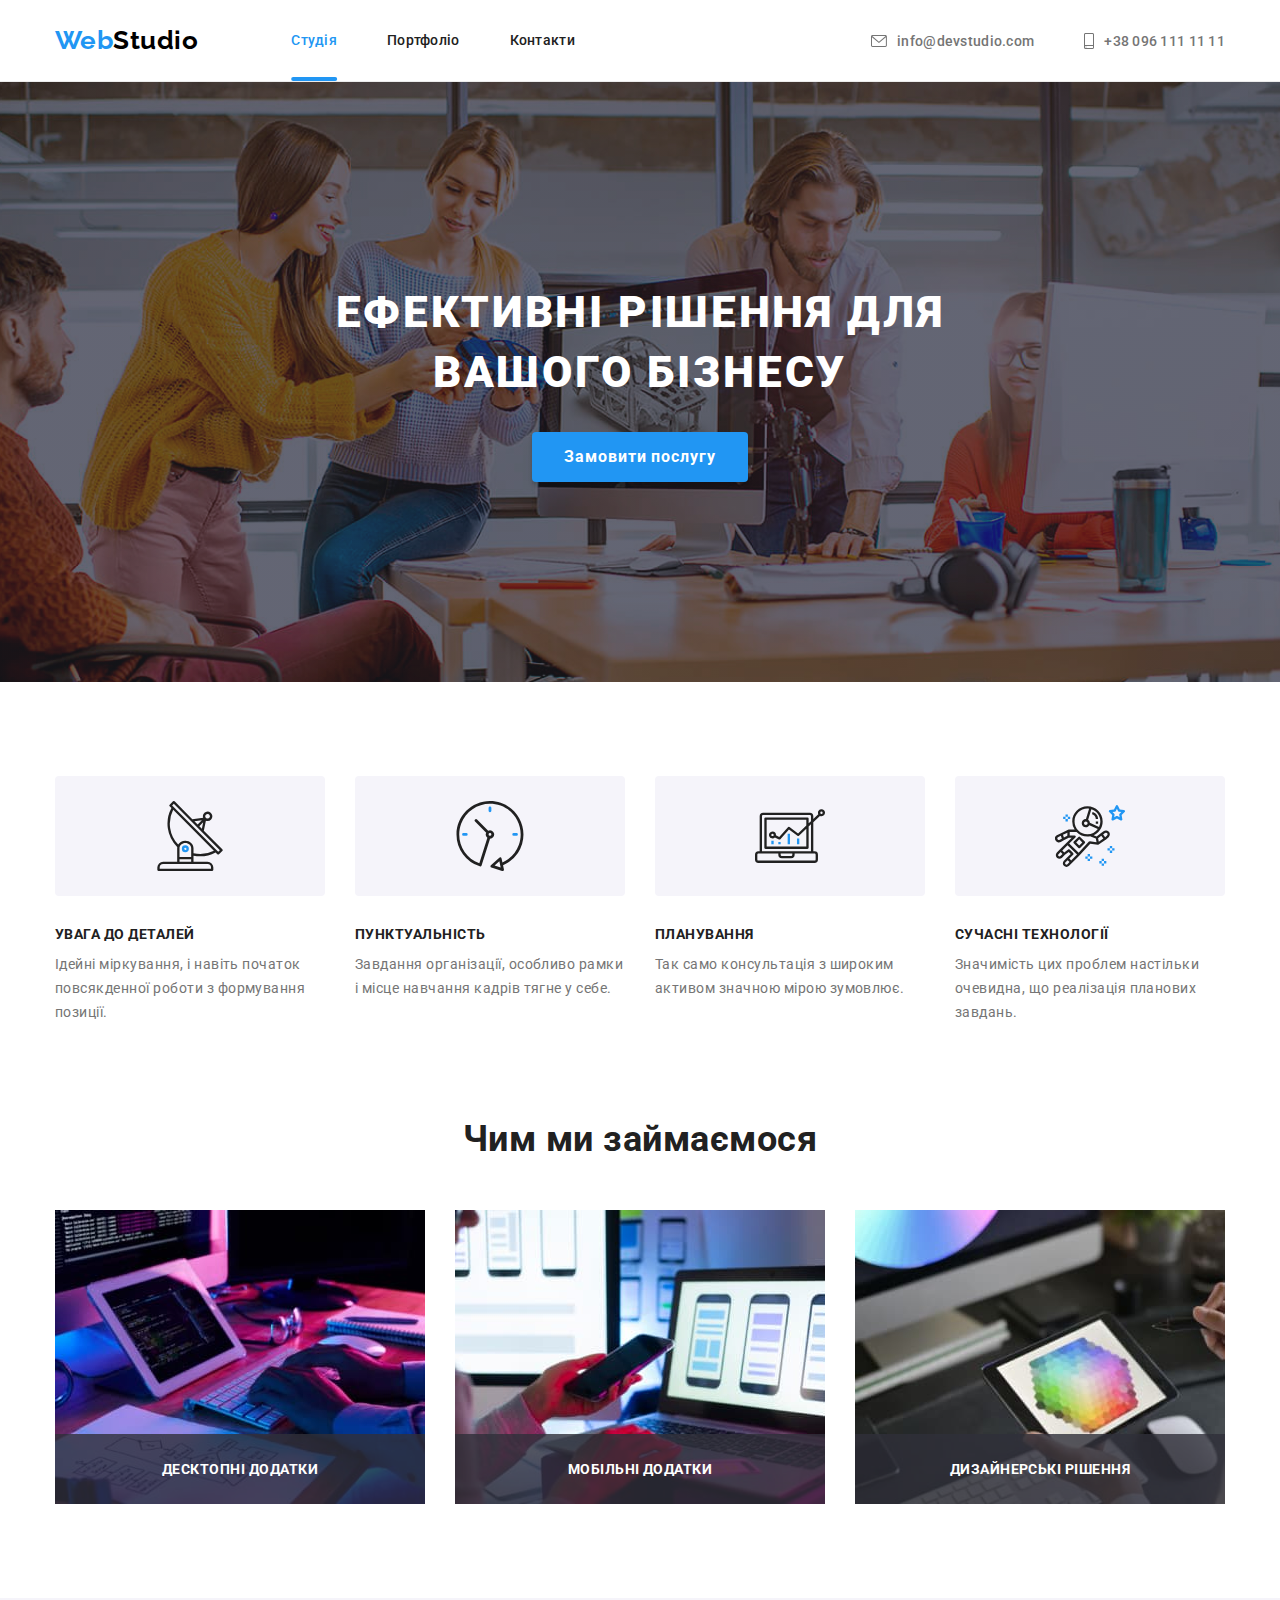
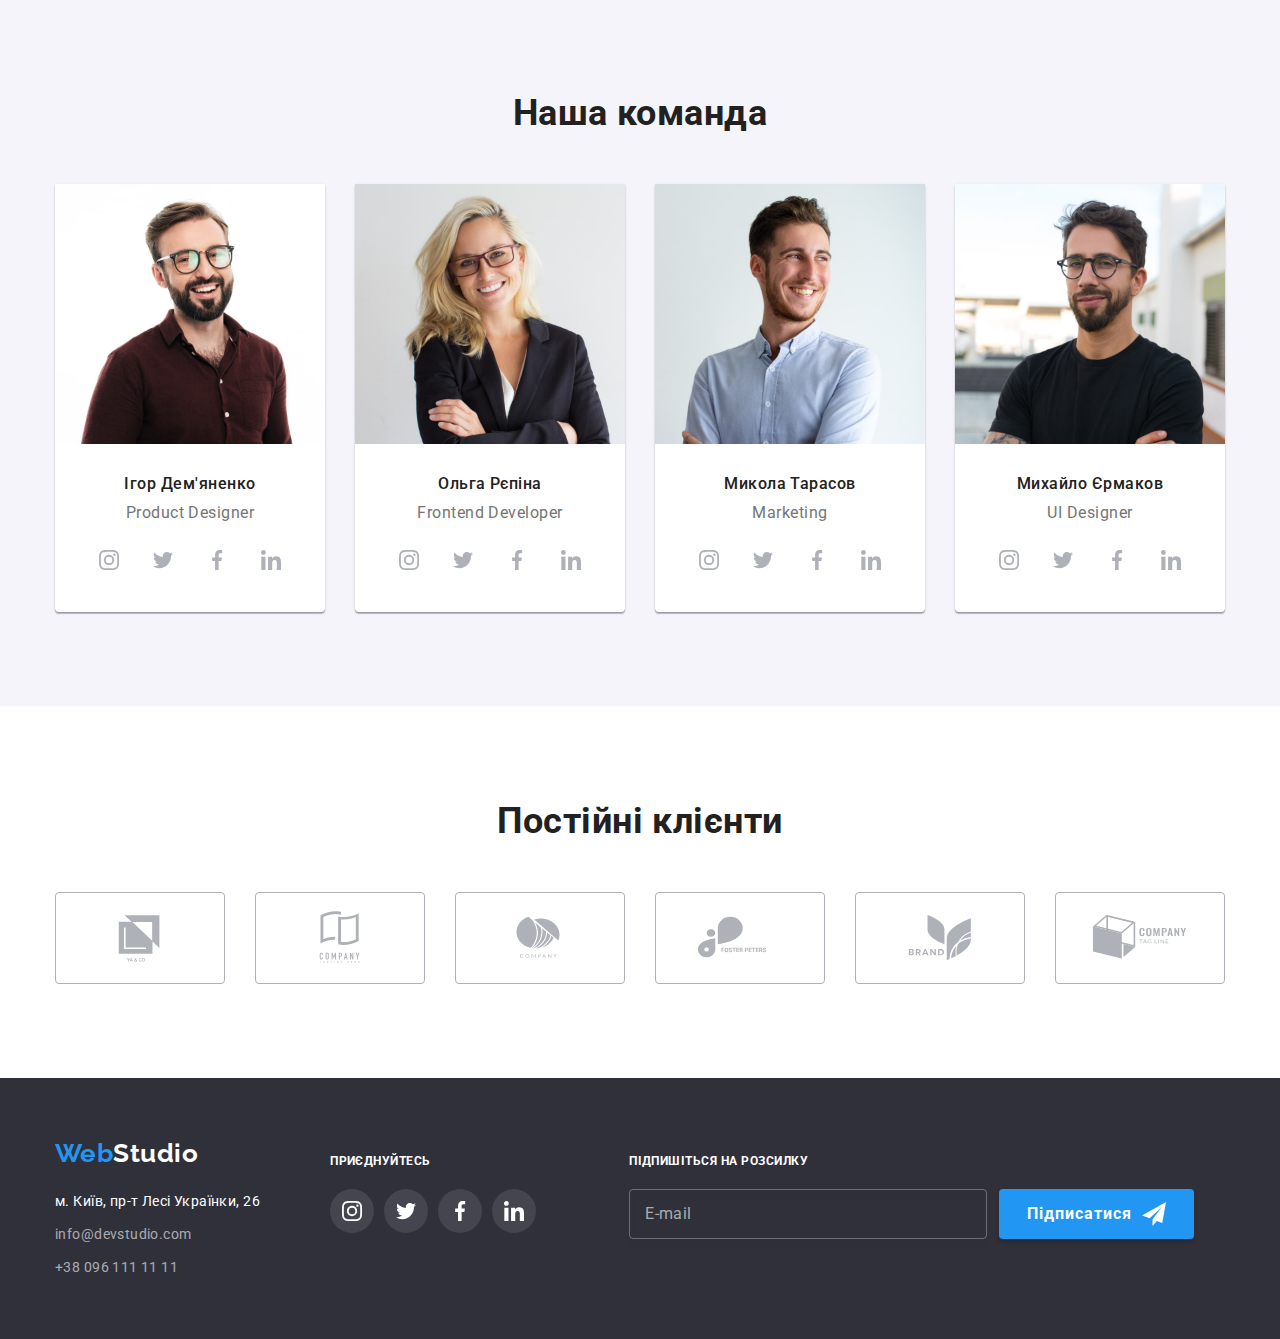
==== index.html @ 860f390f "add footer button and input" ====
<!DOCTYPE html>
<html lang="uk">
  <head>
    <meta charset="UTF-8" />
    <meta http-equiv="X-UA-Compatible" content="IE=edge" />
    <meta name="viewport" content="width=device-width, initial-scale=1.0" />
    <title>WebStudio</title>
    <link rel="preconnect" href="https://fonts.googleapis.com" />
    <link rel="preconnect" href="https://fonts.gstatic.com" crossorigin />
    <link
      href="https://fonts.googleapis.com/css2?family=Raleway:wght@700&family=Roboto:wght@400;500;700;900&display=swap"
      rel="stylesheet"
    />
    <link
      rel="stylesheet"
      href="https://cdnjs.cloudflare.com/ajax/libs/modern-normalize/1.1.0/modern-normalize.min.css"
    />
    <link rel="stylesheet" href="./css/style.css" />
  </head>
  <body>
    <header class="page-header">
      <div class="container header-container">
        <nav class="nav-blok">
          <a href="" lang="uk" class="logo logo-header header-link"
            >Web<span class="logo-black">Studio</span></a
          >
          <ul class="nav-list list">
            <li class="nav-list-item">
              <a
                href="./index.html"
                class="nav-list-link link current header-link"
                >Студія</a
              >
            </li>
            <li class="nav-list-item">
              <a href="./portfolio.html" class="nav-list-link link header-link"
                >Портфоліо</a
              >
            </li>
            <li class="nav-list-item">
              <a href="" class="nav-list-link link header-link">Контакти</a>
            </li>
          </ul>
        </nav>
        <div class="contact">
          <a href="mailto:info@devstudio.com" class="contact-link link">
            <svg class="mail-icon contact-icon" width="16px" height="12px">
              <use href="./images/icons.svg#icon-envelope"></use>
            </svg>
            info@devstudio.com</a
          >
          <a href="tel:+380961111111" class="contact-link link"
            ><svg class="tel-icon contact-icon" width="10px" height="16px">
              <use href="./images/icons.svg#icon-smartphone"></use>
            </svg>
            +38 096 111 11 11</a
          >
        </div>
      </div>
    </header>
    <main>
      <section class="hero-section hero">
        <div class="container">
          <h1 class="main-heading">Ефективні рішення для вашого бізнесу</h1>
          <button type="button" class="main-button" data-modal-open>
            Замовити послугу
          </button>
        </div>
      </section>
      <section class="advantages-section section">
        <div class="container">
          <h2 class="section-header hidden-header">Наші переваги</h2>
          <ul class="blok-list list card-set">
            <li class="card-set-item">
              <div class="blok-icon">
                <svg class="" width="70px" height="70px">
                  <use href="./images/icons.svg#icon-antenna"></use>
                </svg>
              </div>
              <h3 class="blok-header">Увага до деталей</h3>
              <p class="blok-paragraf">
                Ідейні міркування, і навіть початок повсякденної роботи з
                формування позиції.
              </p>
            </li>
            <li class="card-set-item">
              <div class="blok-icon">
                <svg class="" width="70px" height="70px">
                  <use href="./images/icons.svg#icon-clock"></use>
                </svg>
              </div>
              <h3 class="blok-header">Пунктуальність</h3>
              <p class="blok-paragraf">
                Завдання організації, особливо рамки і місце навчання кадрів
                тягне у себе.
              </p>
            </li>
            <li class="card-set-item">
              <div class="blok-icon">
                <svg class="" width="70px" height="70px">
                  <use href="./images/icons.svg#icon-diagram"></use>
                </svg>
              </div>
              <h3 class="blok-header">Планування</h3>
              <p class="blok-paragraf">
                Так само консультація з широким активом значною мірою зумовлює.
              </p>
            </li>
            <li class="card-set-item">
              <div class="blok-icon">
                <svg class="" width="70px" height="70px">
                  <use href="./images/icons.svg#icon-astronaut"></use>
                </svg>
              </div>
              <h3 class="blok-header">Сучасні технології</h3>
              <p class="blok-paragraf">
                Значимість цих проблем настільки очевидна, що реалізація
                планових завдань.
              </p>
            </li>
          </ul>
        </div>
      </section>
      <section class="work-section section">
        <div class="container">
          <h2 class="section-header">Чим ми займаємося</h2>
          <ul class="work-list list card-set">
            <li class="card-set-item work-list-item">
              <img
                src="./images/section-images-01.jpg"
                alt="section-images-desktop"
                width="370"
                height="294"
              />
              <div class="work-overlay">
                <p class="work-overlay-text">Десктопні додатки</p>
              </div>
            </li>
            <li class="card-set-item work-list-item">
              <img
                src="./images/section-images-02.jpg"
                alt="section-images-phone"
                width="370"
                height="294"
              />
              <div class="work-overlay">
                <p class="work-overlay-text">Мобільні додатки</p>
              </div>
            </li>
            <li class="card-set-item work-list-item">
              <img
                src="./images/section-images-03.jpg"
                alt="section-images-laptop"
                width="370"
                height="294"
              />
              <div class="work-overlay">
                <p class="work-overlay-text">Дизайнерські рішення</p>
              </div>
            </li>
          </ul>
        </div>
      </section>
      <section class="team-section section">
        <div class="container">
          <h2 class="section-header">Наша команда</h2>
          <ul class="team-list list card-set">
            <li class="card-set-item team-list-item">
              <img
                src="./images/our-team-01.jpg"
                alt="our-team-01"
                width="270"
                height="260"
              />
              <div class="item-data">
                <h3 class="work-header">Ігор Дем'яненко</h3>
                <p class="work-paragraf" lang="en">Product Designer</p>
                <ul class="team-icons-list list">
                  <li class="team-icons-item">
                    <a href="" class="team-icons-link link">
                      <svg class="team-icons" width="20px" height="20px">
                        <use href="./images/icons.svg#icon-instagram"></use>
                      </svg>
                    </a>
                  </li>
                  <li class="team-icons-item">
                    <a href="" class="team-icons-link link">
                      <svg class="team-icons" width="20px" height="20px">
                        <use href="./images/icons.svg#icon-twitter"></use>
                      </svg>
                    </a>
                  </li>
                  <li class="team-icons-item">
                    <a href="" class="team-icons-link link">
                      <svg class="team-icons" width="20px" height="20px">
                        <use href="./images/icons.svg#icon-facebook"></use>
                      </svg>
                    </a>
                  </li>
                  <li class="team-icons-item">
                    <a href="" class="team-icons-link link">
                      <svg class="team-icons" width="20px" height="20px">
                        <use href="./images/icons.svg#icon-linkedin"></use>
                      </svg>
                    </a>
                  </li>
                </ul>
              </div>
            </li>
            <li class="card-set-item team-list-item">
              <img
                src="./images/our-team-02.jpg"
                alt="our-team-02"
                width="270"
                height="260"
              />
              <div class="item-data">
                <h3 class="work-header">Ольга Рєпіна</h3>
                <p class="work-paragraf" lang="en">Frontend Developer</p>
                <ul class="team-icons-list list">
                  <li class="team-icons-item">
                    <a href="" class="team-icons-link link">
                      <svg class="team-icons" width="20px" height="20px">
                        <use href="./images/icons.svg#icon-instagram"></use>
                      </svg>
                    </a>
                  </li>
                  <li class="team-icons-item">
                    <a href="" class="team-icons-link link">
                      <svg class="team-icons" width="20px" height="20px">
                        <use href="./images/icons.svg#icon-twitter"></use>
                      </svg>
                    </a>
                  </li>
                  <li class="team-icons-item">
                    <a href="" class="team-icons-link link">
                      <svg class="team-icons" width="20px" height="20px">
                        <use href="./images/icons.svg#icon-facebook"></use>
                      </svg>
                    </a>
                  </li>
                  <li class="team-icons-item">
                    <a href="" class="team-icons-link link">
                      <svg class="team-icons" width="20px" height="20px">
                        <use href="./images/icons.svg#icon-linkedin"></use>
                      </svg>
                    </a>
                  </li>
                </ul>
              </div>
            </li>
            <li class="card-set-item team-list-item">
              <img
                src="./images/our-team-03.jpg"
                alt="our-team-03"
                width="270"
                height="260"
              />
              <div class="item-data">
                <h3 class="work-header">Микола Тарасов</h3>
                <p class="work-paragraf" lang="en">Marketing</p>
                <ul class="team-icons-list list">
                  <li class="team-icons-item">
                    <a href="" class="team-icons-link link">
                      <svg class="team-icons" width="20px" height="20px">
                        <use href="./images/icons.svg#icon-instagram"></use>
                      </svg>
                    </a>
                  </li>
                  <li class="team-icons-item">
                    <a href="" class="team-icons-link link">
                      <svg class="team-icons" width="20px" height="20px">
                        <use href="./images/icons.svg#icon-twitter"></use>
                      </svg>
                    </a>
                  </li>
                  <li class="team-icons-item">
                    <a href="" class="team-icons-link link">
                      <svg class="team-icons" width="20px" height="20px">
                        <use href="./images/icons.svg#icon-facebook"></use>
                      </svg>
                    </a>
                  </li>
                  <li class="team-icons-item">
                    <a href="" class="team-icons-link link">
                      <svg class="team-icons" width="20px" height="20px">
                        <use href="./images/icons.svg#icon-linkedin"></use>
                      </svg>
                    </a>
                  </li>
                </ul>
              </div>
            </li>
            <li class="card-set-item team-list-item">
              <img
                src="./images/our-team-04.jpg"
                alt="our-team-04"
                width="270"
              />
              <div class="item-data">
                <h3 class="work-header">Михайло Єрмаков</h3>
                <p class="work-paragraf" lang="en">UI Designer</p>
                <ul class="team-icons-list list">
                  <li class="team-icons-item">
                    <a href="" class="team-icons-link link">
                      <svg class="team-icons" width="20px" height="20px">
                        <use href="./images/icons.svg#icon-instagram"></use>
                      </svg>
                    </a>
                  </li>
                  <li class="team-icons-item">
                    <a href="" class="team-icons-link link">
                      <svg class="team-icons" width="20px" height="20px">
                        <use href="./images/icons.svg#icon-twitter"></use>
                      </svg>
                    </a>
                  </li>
                  <li class="team-icons-item">
                    <a href="" class="team-icons-link link">
                      <svg class="team-icons" width="20px" height="20px">
                        <use href="./images/icons.svg#icon-facebook"></use>
                      </svg>
                    </a>
                  </li>
                  <li class="team-icons-item">
                    <a href="" class="team-icons-link link">
                      <svg class="team-icons" width="20px" height="20px">
                        <use href="./images/icons.svg#icon-linkedin"></use>
                      </svg>
                    </a>
                  </li>
                </ul>
              </div>
            </li>
          </ul>
        </div>
      </section>
      <section class="partners-section section">
        <div class="container partners-container">
          <h2 class="section-header">Постійні клієнти</h2>
          <ul class="parsters-list list card-set">
            <li class="partners-item card-set-item">
              <a href="" class="partners-link link">
                <svg class="partners-icons" width="106px" height="60px">
                  <use href="./images/icons.svg#icon-company-first"></use>
                </svg>
              </a>
            </li>
            <li class="partners-item card-set-item">
              <a href="" class="partners-link link">
                <svg class="partners-icons" width="106px" height="60px">
                  <use href="./images/icons.svg#icon-company-second"></use>
                </svg>
              </a>
            </li>
            <li class="partners-item card-set-item">
              <a href="" class="partners-link link">
                <svg class="partners-icons" width="106px" height="60px">
                  <use href="./images/icons.svg#icon-company-third"></use>
                </svg>
              </a>
            </li>
            <li class="partners-item card-set-item">
              <a href="" class="partners-link link">
                <svg class="partners-icons" width="106px" height="60px">
                  <use href="./images/icons.svg#icon-company-fourth"></use>
                </svg>
              </a>
            </li>
            <li class="partners-item card-set-item">
              <a href="" class="partners-link link">
                <svg class="partners-icons" width="106px" height="60px">
                  <use href="./images/icons.svg#icon-company-fifth"></use>
                </svg>
              </a>
            </li>
            <li class="partners-item card-set-item">
              <a href="" class="partners-link link">
                <svg class="partners-icons" width="106px" height="60px">
                  <use href="./images/icons.svg#icon-company-sixth"></use>
                </svg>
              </a>
            </li>
          </ul>
        </div>
      </section>
    </main>
    <footer>
      <div class="footer-container container">
        <div class="footer-address">
          <div class="alignment">
            <a href="" lang="en" class="logo logo-footer"
              >Web<span class="logo-white">Studio</span></a
            >
          </div>
          <address class="address-data">
            <a
              class="address-map link footer-link"
              href="https://goo.gl/maps/VtKNpzAbD3xRwf1z6"
              target="_blank"
              rel="norefferrer noopener"
              >м. Київ, пр-т Лесі Українки, 26</a
            >
            <a
              class="address-link link footer-link"
              href="mailto:info@devstudio.com"
              >info@devstudio.com</a
            >
            <a class="address-link link footer-link" href="tel:+380961111111"
              >+38 096 111 11 11</a
            >
          </address>
        </div>
        <div class="footer-icons-blok">
          <div class="alignment">
            <h3 class="footer-icons-header">Приєднуйтесь</h3>
          </div>
          <ul class="footer-icons-list list">
            <li class="footer-icons-item">
              <a href="" class="footer-icons-link link">
                <svg class="footer-icons" width="20px" height="20px">
                  <use href="./images/icons.svg#icon-instagram"></use>
                </svg>
              </a>
            </li>
            <li class="footer-icons-item">
              <a href="" class="footer-icons-link link">
                <svg class="footer-icons" width="20px" height="20px">
                  <use href="./images/icons.svg#icon-twitter"></use>
                </svg>
              </a>
            </li>
            <li class="footer-icons-item">
              <a href="" class="footer-icons-link link">
                <svg class="footer-icons" width="20px" height="20px">
                  <use href="./images/icons.svg#icon-facebook"></use>
                </svg>
              </a>
            </li>
            <li class="footer-icons-item">
              <a href="" class="footer-icons-link link">
                <svg class="footer-icons" width="20px" height="20px">
                  <use href="./images/icons.svg#icon-linkedin"></use>
                </svg>
              </a>
            </li>
          </ul>
        </div>
        <div class="footer-form-blok">
          <div class="alignment">
            <h3 class="footer-form-header">Підпишіться на розсилку</h3>
          </div>
          <form class="footer-form">
            <div class="footer-form-field">
              <input
                class="footer-input"
                type="email"
                id="footer-mail"
                name="email"
              />
              <label class="footer-label" for="footer-mail">E-mail</label>
            </div>
            <button class="footer-button" type="submit">
              <span class="footer-button-text">Підписатися</span
              ><svg class="footer-icon-send" width="24px" height="24px">
                <use href="./images/icons.svg#icon-send"></use>
              </svg>
            </button>
          </form>
        </div>
      </div>
    </footer>
    <div class="backdrop is-hidden" data-modal>
      <div class="modal">
        <button type="button" class="close-modal" data-modal-close>
          <svg class="close-modal-icon" width="18px" height="18px">
            <use href="./images/icons.svg#icon-close-modal"></use>
          </svg>
        </button>
        <div class="modal-form">
          <strong class="modal-header"
            >Залиште свої дані, ми вам передзвонимо</strong
          >
          <form class="modal-form-field">
            <label></label>
            <input />
            <label></label>
            <input />
            <label></label>
            <input />
          </form>
        </div>
      </div>
    </div>
    <script src="./js/modal.js"></script>
  </body>
</html>
---- css/style.css ----
/* ----------GENERAL---------- */
:root {
  --title-color: #212121;
  --paragraf-color: #757575;
  --active-color: #2196f3;
  --white-color: #ffff;
  --filter-color: #f5f4fa;
  --active-button: #188ce8;
  --portfolio-border: #eee;
  --link-footer: rgba(255, 255, 255, 0.6);
  --icons-footer-bg: rgba(255, 255, 255, 0.1);
  --icons-color: #afb1b8;
  --text-decoration: none;
  --marker: none;
  --card-set-gap: 30px;
  --card-set-column: 4;
}

body {
  font-family: Roboto, sans-serif;
  color: var(--title-color);
  letter-spacing: 0.03em;
  background-color: var(--white-color);
}
h1,
h2,
h3,
h4,
h5,
h6,
p {
  margin: 0;
}
img {
  display: block;
  max-width: 100%;
  height: auto;
}
.list {
  margin: 0;
  padding: 0;
  list-style-type: var(--marker);
}
.link {
  font-style: normal;
  text-decoration: var(--text-decoration);
}

.section {
  padding-top: 94px;
  padding-bottom: 94px;
}
.container {
  width: 1200px;
  padding-left: 15px;
  padding-right: 15px;
  margin: 0 auto;
}
.card-set {
  display: flex;
  flex-wrap: wrap;
  gap: var(--card-set-gap);
}
.card-set-item {
  flex-basis: calc(
    (100% - var(--card-set-gap) * (var(--card-set-column) - 1)) /
      (var(--card-set-column))
  );
}
/* ----------HEADER 1 PAGE---------- */
header {
  border-bottom: 1px solid #ececec;
}
/* .page-header {
  position: fixed;
  width: 100%;
  top: 0;
  left: 0;
  min-height: 81px;
} */
.header-link {
  padding-top: 25px;
  padding-bottom: 25px;
}
.header-container {
  display: flex;
  align-items: center;
}
.nav-blok {
  display: flex;
  align-items: center;
}
.nav-list {
  display: flex;
}
.nav-list-item:not(:last-child) {
  margin-right: 50px;
}
.contact {
  display: flex;
  margin-left: auto;
}
.contact-link:not(:last-child) {
  margin-right: 50px;
}
.logo {
  font-family: "Raleway";
  font-weight: 700;
  font-size: 26px;
  line-height: calc(31 / 26);
  color: var(--active-color);
  text-decoration: var(--text-decoration);
}
.logo-header {
  margin-right: 93px;
}
.logo-black {
  color: #000000;
}
.nav-list-link,
.contact-link {
  font-weight: 500;
  font-size: 14px;
  line-height: calc(16 / 14);
  letter-spacing: 0.02em;
}
.nav-list-link {
  position: relative;
  color: var(--title-color);
  transition: color 250ms cubic-bezier(0.4, 0, 0.2, 1);
}
.nav-list-link.current {
  color: var(--active-color);
}
.nav-list-link.current::after {
  content: "";
  position: absolute;
  top: 70px;
  left: 50%;

  width: 100%;
  height: 4px;

  transform: translateX(-50%);

  background-color: var(--active-color);
  border-radius: 2px;

  transition: width 250ms cubic-bezier(0.4, 0, 0.2, 1);
}
.nav-list-link.current:hover::after {
  width: 50%;
}
.contact-link {
  display: flex;
  align-items: center;
  color: var(--paragraf-color);
  transition: color 250ms cubic-bezier(0.4, 0, 0.2, 1);
}
.contact-icon {
  margin-right: 10px;
  fill: currentColor;
}
.nav-list-link:hover,
.nav-list-link:focus,
.contact-link:hover,
.contact-link:focus {
  color: var(--active-color);
}

/*---------- HERO 1 page----------  */
.hero,
footer {
  background-color: rgba(47, 48, 58, 1);
}
.hero-section {
  padding-top: 200px;
  padding-bottom: 200px;
  min-height: 600px;
  max-width: 1600px;
  margin-right: auto;
  margin-left: auto;
  background-image: linear-gradient(
      rgba(47, 48, 58, 0.4),
      rgba(47, 48, 58, 0.4)
    ),
    url(../images/hero-img.png);
  background-repeat: no-repeat;
  background-size: cover;
  background-position: center;
}
.main-heading {
  margin: 0 auto 30px auto;
  max-width: 696px;
  font-weight: 900;
  font-size: 44px;
  line-height: calc(60 / 44);
  letter-spacing: 0.06em;
  text-transform: uppercase;
  text-align: center;
  color: var(--white-color);
}
.main-button {
  display: flex;
  min-width: 216px;
  justify-content: center;
  align-items: center;
  margin: 0 auto;
  padding: 10px 32px;
  font-family: inherit;
  font-weight: 700;
  font-size: 16px;
  line-height: calc(30 / 16);
  letter-spacing: 0.06em;
  color: var(--white-color);
  background-color: var(--active-color);
  box-shadow: 0px 4px 4px rgba(0, 0, 0, 0.15);
  border: none;
  border-radius: 4px;
  cursor: pointer;

  transition: background-color 250ms cubic-bezier(0.4, 0, 0.2, 1);
}
.main-button:hover,
.main-button:focus {
  background-color: var(--active-button);
}
/* ----------MAIN GENERAL---------- */
.section-header {
  margin-bottom: 50px;
  font-size: 36px;
  line-height: calc(42 / 36);
  text-align: center;
}
.hidden-header {
  position: absolute;
  white-space: nowrap;
  width: 1px;
  height: 1px;
  overflow: hidden;
  border: 0;
  padding: 0;
  clip: rect(0 0 0 0);
  clip-path: inset(50%);
  margin: -1px;
}
/* ----------SECTION ADVANTAGES 1 PAGE---------- */
.blok-icon {
  display: flex;
  justify-content: center;
  align-items: center;
  height: 120px;
  width: 100%;
  background-color: var(--filter-color);
  border-radius: 4px;
  margin-bottom: 30px;
}
.blok-header {
  margin-bottom: 10px;
  font-size: 14px;
  line-height: calc(16 / 14);
  text-transform: uppercase;
}
.blok-paragraf {
  font-size: 14px;
  line-height: calc(24 / 14);
  color: var(--paragraf-color);
}
/* ----------SECTION OUR WORK 1 PAGE ---------- */
.work-section {
  padding-top: 0;
}
.work-list-item {
  position: relative;
  --card-set-column: 3;
}
.work-overlay {
  position: absolute;
  bottom: 0;
  width: 100%;

  background-color: rgba(47, 48, 58, 0.8);
}
.work-overlay-text {
  padding-top: 27px;
  padding-bottom: 27px;

  font-weight: 700;
  font-size: 14px;
  line-height: calc(16 / 14);
  text-align: center;
  text-transform: uppercase;
  color: var(--white-color);
}
/*  ----------SECTION OUR TEAM 1 PAGE ---------- */
.team-list-item {
  background-color: var(--white-color);
  box-shadow: 0px 1px 3px rgba(0, 0, 0, 0.12), 0px 1px 1px rgba(0, 0, 0, 0.14),
    0px 2px 1px rgba(0, 0, 0, 0.2);
  border-radius: 0px 0px 4px 4px;
}
.item-data {
  padding: 30px 32px;
  text-align: center;
}
.team-section {
  background-color: var(--filter-color);
}
.work-header {
  margin-bottom: 10px;
  font-weight: 500;
  font-size: 16px;
  line-height: calc(19 / 16);
}
.work-paragraf {
  font-size: 16px;
  line-height: calc(19 / 16);
  color: var(--paragraf-color);
  margin-bottom: 16px;
}
.team-icons-list,
.footer-icons-list {
  display: flex;
  align-items: center;
  justify-content: space-between;
}
.team-icons-item,
.footer-icons-item {
  height: 44px;
  width: 44px;
}
.team-icons-link,
.footer-icons-link {
  display: flex;
  align-items: center;
  justify-content: center;
  height: 100%;
  width: 100%;
  border-radius: 50%;
}
.team-icons-link {
  color: var(--icons-color);
  transition: background-color 250ms cubic-bezier(0.4, 0, 0.2, 1),
    color 250ms cubic-bezier(0.4, 0, 0.2, 1);
}
.team-icons-link:hover,
.team-icons-link:focus {
  color: var(--white-color);
  background-color: var(--active-color);
}
.team-icons {
  fill: currentColor;
}

/* ----------PARTNERS---------- */

.partners-item {
  /* display: flex; */
  --card-set-column: 6;
  min-height: 92px;
}
.partners-link {
  display: flex;
  justify-content: center;
  align-items: center;
  width: 100%;
  height: 100%;
  color: var(--icons-color);
  border: 1px solid var(--icons-color);
  border-radius: 4px;

  transition: color 250ms cubic-bezier(0.4, 0, 0.2, 1),
    border 250ms cubic-bezier(0.4, 0, 0.2, 1);
}
.partners-link:hover,
.partners-link:focus {
  border: 1px solid var(--active-color);
  color: var(--active-color);
}
.partners-icons {
  fill: currentColor;
}

/* ----------FOOTER---------- */
footer {
  padding-top: 60px;
  padding-bottom: 60px;
}
.footer-container {
  display: flex;
}
.logo-white {
  color: var(--white-color);
}
.footer-address {
  display: flex;
  flex-direction: column;
  margin-right: 70px;
}
.footer-link {
  font-weight: 400;
  font-size: 14px;
  line-height: calc(24 / 14);
  letter-spacing: 0.03em;
}
.address-data {
  display: flex;
  flex-direction: column;
  gap: 9px;
}
.address-map {
  color: var(--white-color);

  transition: color 250ms cubic-bezier(0.4, 0, 0.2, 1);
}
.address-link {
  color: var(--link-footer);

  transition: color 250ms cubic-bezier(0.4, 0, 0.2, 1);
}
.address-map:hover,
.address-link:hover,
.address-map:focus,
.address-link:focus {
  color: var(--active-color);
}
.footer-icons-blok {
  margin-right: 93px;
}
.footer-icons-header,
.footer-form-header {
  font-size: 12px;
  line-height: calc(16 / 14);
  text-transform: uppercase;
  color: var(--white-color);
}
.footer-icons-item:not(:last-child) {
  margin-right: 10px;
}
.footer-icons-link {
  color: var(--white-color);
  background-color: var(--icons-footer-bg);
  border-radius: 50%;

  transition: background-color 250ms cubic-bezier(0.4, 0, 0.2, 1),
    color 250ms cubic-bezier(0.4, 0, 0.2, 1);
}
.footer-icons {
  fill: currentColor;
}
.footer-icons-link:hover,
.footer-icons-link:focus {
  color: var(--white-color);
  background-color: var(--active-color);
}
.alignment {
  min-height: 31px;
  display: flex;
  align-items: flex-end;
  margin-bottom: 20px;
}
.footer-form {
  display: flex;
}
.footer-form-field {
  position: relative;
}
.footer-label {
  position: absolute;
  top: 15px;
  left: 16px;
  font-size: 16px;
  line-height: calc(20 / 16);
  color: var(--link-footer);
  opacity: 1;
  transition: opacity 250ms cubic-bezier(0.4, 0, 0.2, 1);
}
.footer-input {
  width: 358px;
  height: 50px;
  margin-right: 12px;
  padding-left: 15px;
  background-color: transparent;
  border: 1px solid rgba(255, 255, 255, 0.3);
  border-radius: 4px;
  filter: drop-shadow(0px 4px 4px rgba(0, 0, 0, 0.15));
}
.footer-input:focus + .footer-label {
  opacity: 0;
}
.footer-button {
  display: flex;
  align-items: center;
  justify-content: center;
  padding-right: 28px;
  padding-left: 28px;
  background-color: var(--active-color);
  box-shadow: 0px 4px 4px rgba(0, 0, 0, 0.15);
  border: none;
  border-radius: 4px;

  transition: background-color 250ms cubic-bezier(0.4, 0, 0.2, 1);
}
.footer-button:focus,
.footer-button:hover {
  background-color: var(--active-button);
}
.footer-button-text {
  margin-right: 10px;
  font-weight: 700;
  font-size: 16px;
  line-height: calc(30 / 16);
  letter-spacing: 0.06em;
  color: var(--white-color);
}
.footer-icon-send {
  fill: var(--white-color);
}

/* ----------SECOND PAGE---------- */

/* ----------FILTER BLOK---------- */
.filter-list {
  margin-bottom: 50px;
  display: flex;
  justify-content: center;
  gap: 8px;
}
.filter-list-button {
  display: flex;
  justify-content: center;
  align-items: center;
  min-width: 73px;
  padding: 6px 22px;
  font-family: inherit;
  font-weight: 500;
  font-size: 16px;
  line-height: calc(26 / 16);
  text-align: center;
  letter-spacing: 0.03em;
  border: none;
  border-radius: 4px;
  color: var(--title-color);
  background-color: var(--filter-color);
  cursor: pointer;

  transition: background-color 250ms cubic-bezier(0.4, 0, 0.2, 1),
    color 250ms cubic-bezier(0.4, 0, 0.2, 1),
    box-shadow 250ms cubic-bezier(0.4, 0, 0.2, 1);
}
.active-button,
.filter-list-button:hover,
.filter-list-button:focus {
  color: var(--white-color);
  background-color: var(--active-color);
  box-shadow: 0px 3px 1px rgba(0, 0, 0, 0.1), 0px 1px 2px rgba(0, 0, 0, 0.08),
    0px 2px 2px rgba(0, 0, 0, 0.12);
}

/* ----------PORTFOLIO LIST---------- */
.portfolio-list-header {
  margin-bottom: 4px;
  font-size: 18px;
  line-height: calc(36 / 18);
  letter-spacing: 0.06em;
  color: var(--title-color);
}
.portfolio-list-data {
  padding: 20px 24px;
  border: 1px solid var(--portfolio-border);
  border-top: 0;
}
.portfolio-list-text {
  font-size: 16px;
  line-height: calc(30 / 16);
  color: var(--paragraf-color);
}
.portfolio-list-item {
  --card-set-column: 3;
}
.portfolio-link {
  display: flex;
  flex-direction: column;
  width: 100%;
  height: 100%;
  cursor: pointer;

  transition: box-shadow 250ms cubic-bezier(0.4, 0, 0.2, 1);
}
.portfolio-link:hover,
.portfolio-link:focus {
  box-shadow: 0px 1px 1px rgba(0, 0, 0, 0.12), 0px 4px 4px rgba(0, 0, 0, 0.06),
    1px 4px 6px rgba(0, 0, 0, 0.16);
}
.portfolio-overlay-blok {
  position: relative;
  overflow: hidden;
}
.portfolio-overlay {
  position: absolute;
  top: 0;
  left: 0;
  transform: translateY(100%);
  width: 100%;
  height: 100%;
  display: flex;
  align-items: center;
  padding-left: 24px;
  padding-right: 24px;
  background-color: rgba(33, 150, 243, 0.9);

  transition: transform 250ms cubic-bezier(0.4, 0, 0.2, 1);
}
.portfolio-overlay-text {
  font-size: 18px;
  line-height: calc(28 / 18);
  color: var(--white-color);
}

.portfolio-link:hover .portfolio-overlay,
.portfolio-link:focus .portfolio-overlay {
  transform: translateY(0);
}

/*---------- MODAL---------- */
.backdrop {
  position: fixed;
  top: 0;
  left: 0;

  width: 100%;
  height: 100%;

  background-color: rgba(0, 0, 0, 0.2);

  opacity: 1;

  transition: opacity 250ms cubic-bezier(0.4, 0, 0.2, 1);
}
.backdrop.is-hidden {
  opacity: 0;
  pointer-events: none;
}
.backdrop.is-hidden .modal {
  transform: translate(-50%, -50%) scale(0.5);
}
.modal {
  position: absolute;
  top: 50%;
  left: 50%;
  transform: translate(-50%, -50%) scale(1);

  min-width: 528px;
  min-height: 581px;

  background-color: var(--white-color);
  box-shadow: 0px 1px 3px rgba(0, 0, 0, 0.12), 0px 1px 1px rgba(0, 0, 0, 0.14),
    0px 2px 1px rgba(0, 0, 0, 0.2);
  border-radius: 4px;

  transition: transform 250ms cubic-bezier(0.4, 0, 0.2, 1);
}
.close-modal {
  position: absolute;
  top: 8px;
  right: 8px;
  display: flex;
  justify-content: center;
  align-items: center;
  padding: 0;

  width: 30px;
  height: 30px;

  color: #000;
  border: 1px solid rgba(0, 0, 0, 0.1);
  border-radius: 50%;

  transition: color 250ms cubic-bezier(0.4, 0, 0.2, 1);
}
.close-modal-icon {
  fill: currentColor;
}
.close-modal:focus,
.close-modal:hover {
  color: var(--active-color);
}
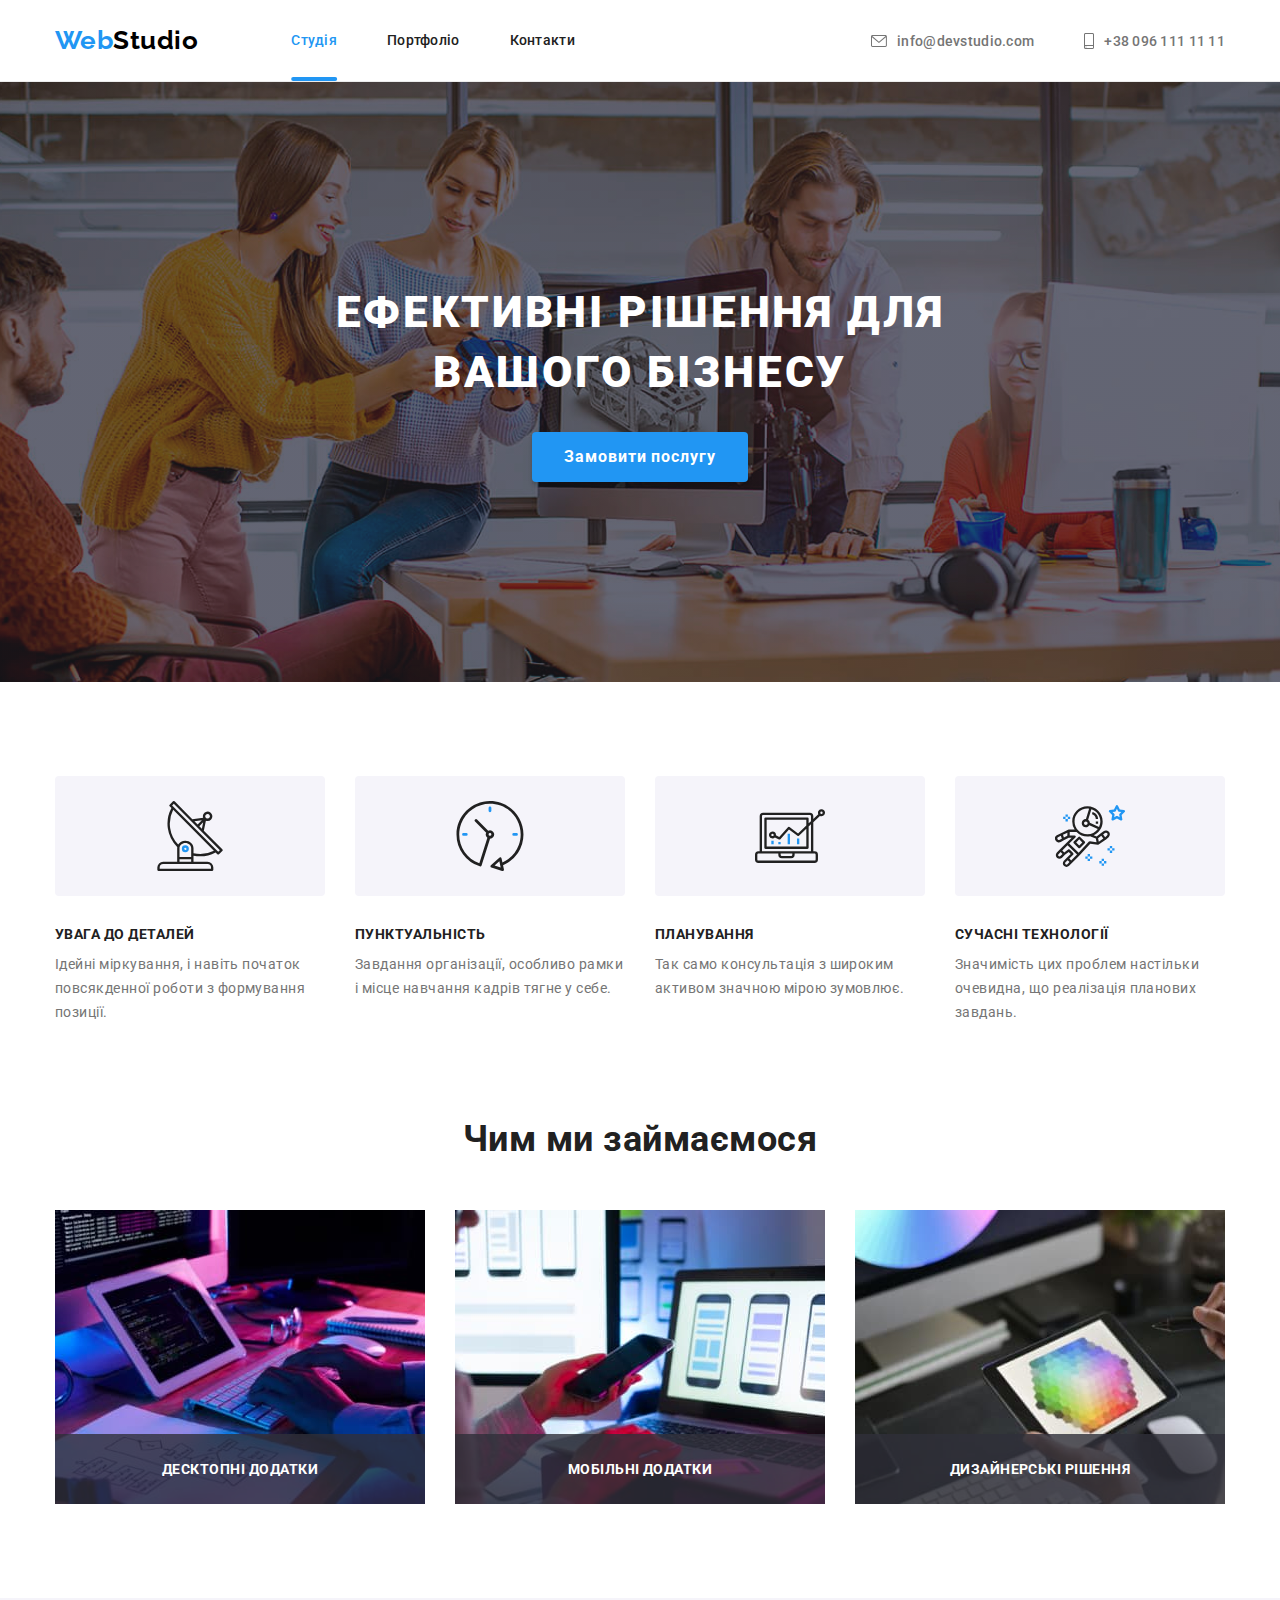
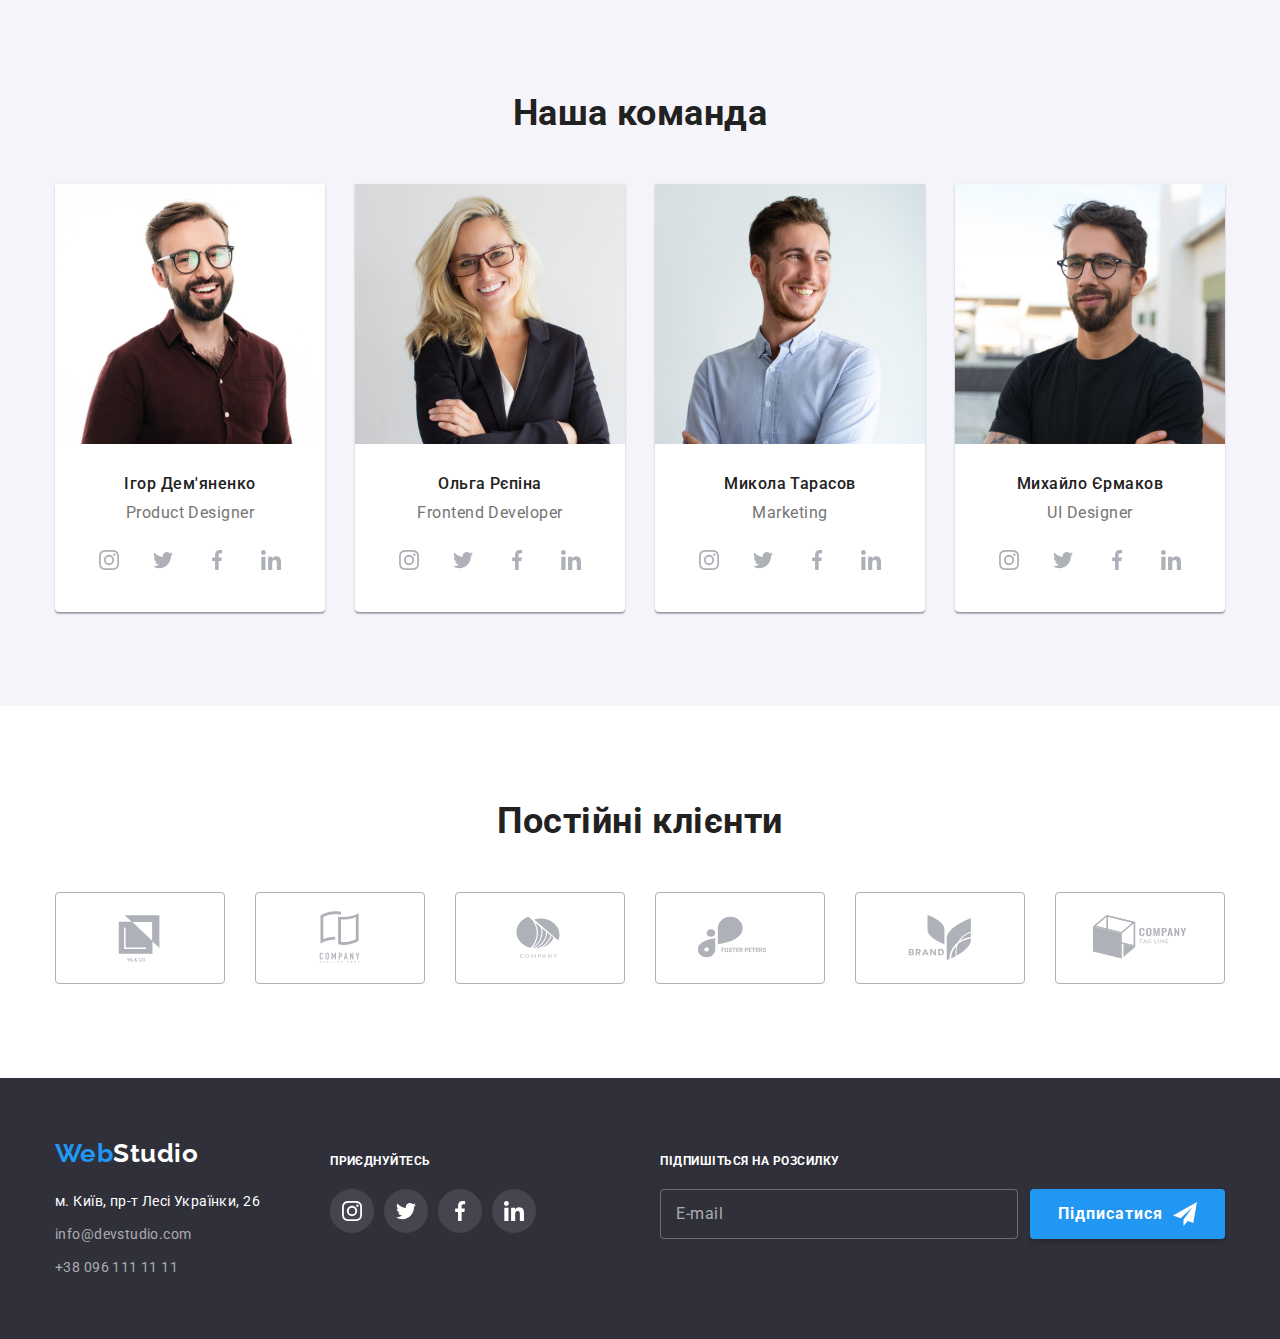
==== commit a6a07f09: "add modal form style and animation" ====
--- a/index.html
+++ b/index.html
@@ -482,12 +482,90 @@
             >Залиште свої дані, ми вам передзвонимо</strong
           >
           <form class="modal-form-field">
-            <label></label>
-            <input />
-            <label></label>
-            <input />
-            <label></label>
-            <input />
+            <div class="modal-form-group">
+              <label class="modal-person-label modal-label" for="modal-person"
+                >Ім'я</label
+              >
+              <input
+                class="modal-person-input modal-input"
+                name="person"
+                id="modal-person"
+                type="text"
+              />
+              <svg
+                class="modal-person-icon modal-icon"
+                width="18px"
+                height="18px"
+              >
+                <use href="./images/icons.svg#icon-person"></use>
+              </svg>
+            </div>
+            <div class="modal-form-group">
+              <label class="modal-phone-label modal-label" for="modal-phone"
+                >Телефон</label
+              >
+              <input
+                class="modal-phone-input modal-input"
+                name="phone"
+                id="modal-phone"
+                type="tel"
+              />
+              <svg
+                class="modal-phone-icon modal-icon"
+                width="18px"
+                height="18px"
+              >
+                <use href="./images/icons.svg#icon-phone"></use>
+              </svg>
+            </div>
+            <div class="modal-form-group">
+              <label class="modal-email-label modal-label" for="modal-email"
+                >Пошта</label
+              >
+              <input
+                class="modal-email-input modal-input"
+                name="email"
+                id="modal-email"
+                type="email"
+              />
+              <svg
+                class="modal-email-icon modal-icon"
+                width="18px"
+                height="18px"
+              >
+                <use href="./images/icons.svg#icon-email"></use>
+              </svg>
+            </div>
+            <div class="form-modal-group textarea-group">
+              <label
+                class="modal-textarea-label modal-label"
+                for="modal-textarea"
+                >Коментар</label
+              >
+              <textarea
+                class="modal-feedback"
+                id="modal-textarea"
+                name="feedback"
+                rows="9"
+                placeholder="Введіть текст"
+              ></textarea>
+            </div>
+            <div class="checkbox-group" role="group">
+              <input
+                class="modal-checkbox"
+                type="checkbox"
+                name="checkbox"
+                id="user-agreement"
+                value="css"
+              />
+              <label class="agreement-text" for="user-agreement"
+                >Погоджуюся з розсилкою та приймаю<a
+                  class="agreement-link"
+                  href=""
+                  > Умови договору</a
+                ></label>
+            </div>
+            <button class="modal-button" type="submit">Відправити</button>
           </form>
         </div>
       </div>
--- a/css/style.css
+++ b/css/style.css
@@ -424,9 +424,6 @@
 .address-link:focus {
   color: var(--active-color);
 }
-.footer-icons-blok {
-  margin-right: 93px;
-}
 .footer-icons-header,
 .footer-form-header {
   font-size: 12px;
@@ -458,6 +455,9 @@
   display: flex;
   align-items: flex-end;
   margin-bottom: 20px;
+}
+.footer-form-blok{
+  margin-left: auto;
 }
 .footer-form {
   display: flex;
@@ -482,11 +482,20 @@
   padding-left: 15px;
   background-color: transparent;
   border: 1px solid rgba(255, 255, 255, 0.3);
+  outline: 1px solid transparent;
   border-radius: 4px;
   filter: drop-shadow(0px 4px 4px rgba(0, 0, 0, 0.15));
-}
+
+  transition: border-color 250ms cubic-bezier(0.4, 0, 0.2, 1),
+    outline-color 250ms cubic-bezier(0.4, 0, 0.2, 1);
+}
+
 .footer-input:focus + .footer-label {
   opacity: 0;
+}
+.footer-input:focus {
+  border-color: transparent;
+  outline-color: var(--active-color);
 }
 .footer-button {
   display: flex;
@@ -649,6 +658,7 @@
   top: 50%;
   left: 50%;
   transform: translate(-50%, -50%) scale(1);
+  padding: 40px;
 
   min-width: 528px;
   min-height: 581px;
@@ -675,6 +685,7 @@
   color: #000;
   border: 1px solid rgba(0, 0, 0, 0.1);
   border-radius: 50%;
+  cursor: pointer;
 
   transition: color 250ms cubic-bezier(0.4, 0, 0.2, 1);
 }
@@ -685,3 +696,140 @@
 .close-modal:hover {
   color: var(--active-color);
 }
+.modal-header {
+  display: block;
+  text-align: center;
+  margin-bottom: 12px;
+  font-size: 20px;
+  line-height: calc(23 / 20);
+  color: var(--title-color);
+}
+.modal-icon {
+  fill: currentColor;
+}
+.modal-form-group {
+  margin-bottom: 10px;
+  position: relative;
+  display: flex;
+  flex-direction: column;
+}
+.modal-label {
+  display: block;
+  text-align: start;
+  margin-bottom: 4px;
+
+  font-size: 12px;
+  line-height: calc(14 / 12);
+  letter-spacing: 0.01em;
+}
+.modal-input {
+  width: 100%;
+  height: 40px;
+  padding: 0;
+  padding-left: 45px;
+  border: 1px solid rgba(33, 33, 33, 0.2);
+  outline: 1px solid transparent;
+  border-radius: 4px;
+
+  transition: outline-color 250ms cubic-bezier(0.4, 0, 0.2, 1),
+    border-color 250ms cubic-bezier(0.4, 0, 0.2, 1);
+}
+.modal-input:focus {
+  outline-color: var(--active-color);
+  border-color: var(--active-color);
+}
+.modal-icon {
+  position: absolute;
+  top: 29px;
+  left: 15px;
+}
+.modal-input:focus + .modal-icon {
+  fill: var(--active-color);
+}
+.textarea-group {
+  margin-bottom: 20px;
+}
+.modal-feedback {
+  padding: 12px 16px;
+  width: 100%;
+  resize: none;
+  border: 1px solid rgba(33, 33, 33, 0.2);
+  outline: 1px solid transparent;
+  border-radius: 4px;
+
+  transition: outline-color 250ms cubic-bezier(0.4, 0, 0.2, 1),
+    border-color 250ms cubic-bezier(0.4, 0, 0.2, 1);
+}
+.modal-feedback::placeholder {
+  font-size: 12px;
+  line-height: calc(14 / 12);
+  letter-spacing: 0.01em;
+  color: rgba(117, 117, 117, 0.5);
+}
+.modal-feedback:focus {
+  outline-color: var(--active-color);
+  border-color: var(--active-color);
+}
+.checkbox-group {
+  display: flex;
+  align-items: center;
+  justify-content: center;
+  margin-bottom: 30px;
+}
+.modal-checkbox {
+  appearance: none;
+  margin-right: 8px;
+  width: 16px;
+  height: 15px;
+  border: 2px solid var(--title-color);
+  border-radius: 2px;
+  outline: 2px solid transparent;
+  background-color: transparent;
+  background-position: center;
+  background-repeat: no-repeat;
+  background-size: 0px;
+
+  transition: background-size 250ms cubic-bezier(0.4, 0, 0.2, 1),
+    border-color 250ms cubic-bezier(0.4, 0, 0.2, 1),
+    background-color 250ms cubic-bezier(0.4, 0, 0.2, 1);
+}
+.modal-checkbox:checked {
+  background-color: var(--active-color);
+  border-color: var(--active-color);
+  background-image: url("data:image/svg+xml,%3Csvg width='13' height='10' viewBox='0 0 13 10' fill='none' xmlns='http://www.w3.org/2000/svg'%3E%3Cpath d='M1.95703 4.75166L1.88825 4.68604L1.81923 4.75141L0.93123 5.59258L0.854858 5.66492L0.930974 5.73753L4.42671 9.07236L4.49574 9.1382L4.56476 9.07236L12.069 1.91352L12.1449 1.84116L12.069 1.76881L11.1873 0.927644L11.1183 0.861826L11.0493 0.927611L4.49577 7.17353L1.95703 4.75166Z' fill='white' stroke='white' stroke-width='0.2'/%3E%3C/svg%3E%0A");
+  background-size: 11px 8px;
+}
+
+.agreement-text {
+  user-select: none;
+  font-size: 14px;
+  line-height: calc(24 / 14);
+  color: var(--paragraf-color);
+}
+.agreement-link {
+  color: var(--active-color);
+  text-underline-offset: 4px;
+}
+.modal-button {
+  display: block;
+  margin: 0 auto;
+  text-align: center;
+  padding: 10px 52px;
+  font-family: inherit;
+  font-weight: 700;
+  font-size: 16px;
+  line-height: calc(30 / 16);
+  letter-spacing: 0.06em;
+  color: var(--white-color);
+  background-color: var(--active-color);
+  border: none;
+  box-shadow: 0px 4px 4px rgba(0, 0, 0, 0.15);
+  border-radius: 4px;
+  cursor: pointer;
+
+  transition: background-color 250ms cubic-bezier(0.4, 0, 0.2, 1);
+}
+.modal-button:focus,
+.modal-button:hover {
+  background-color: var(--active-button);
+}
